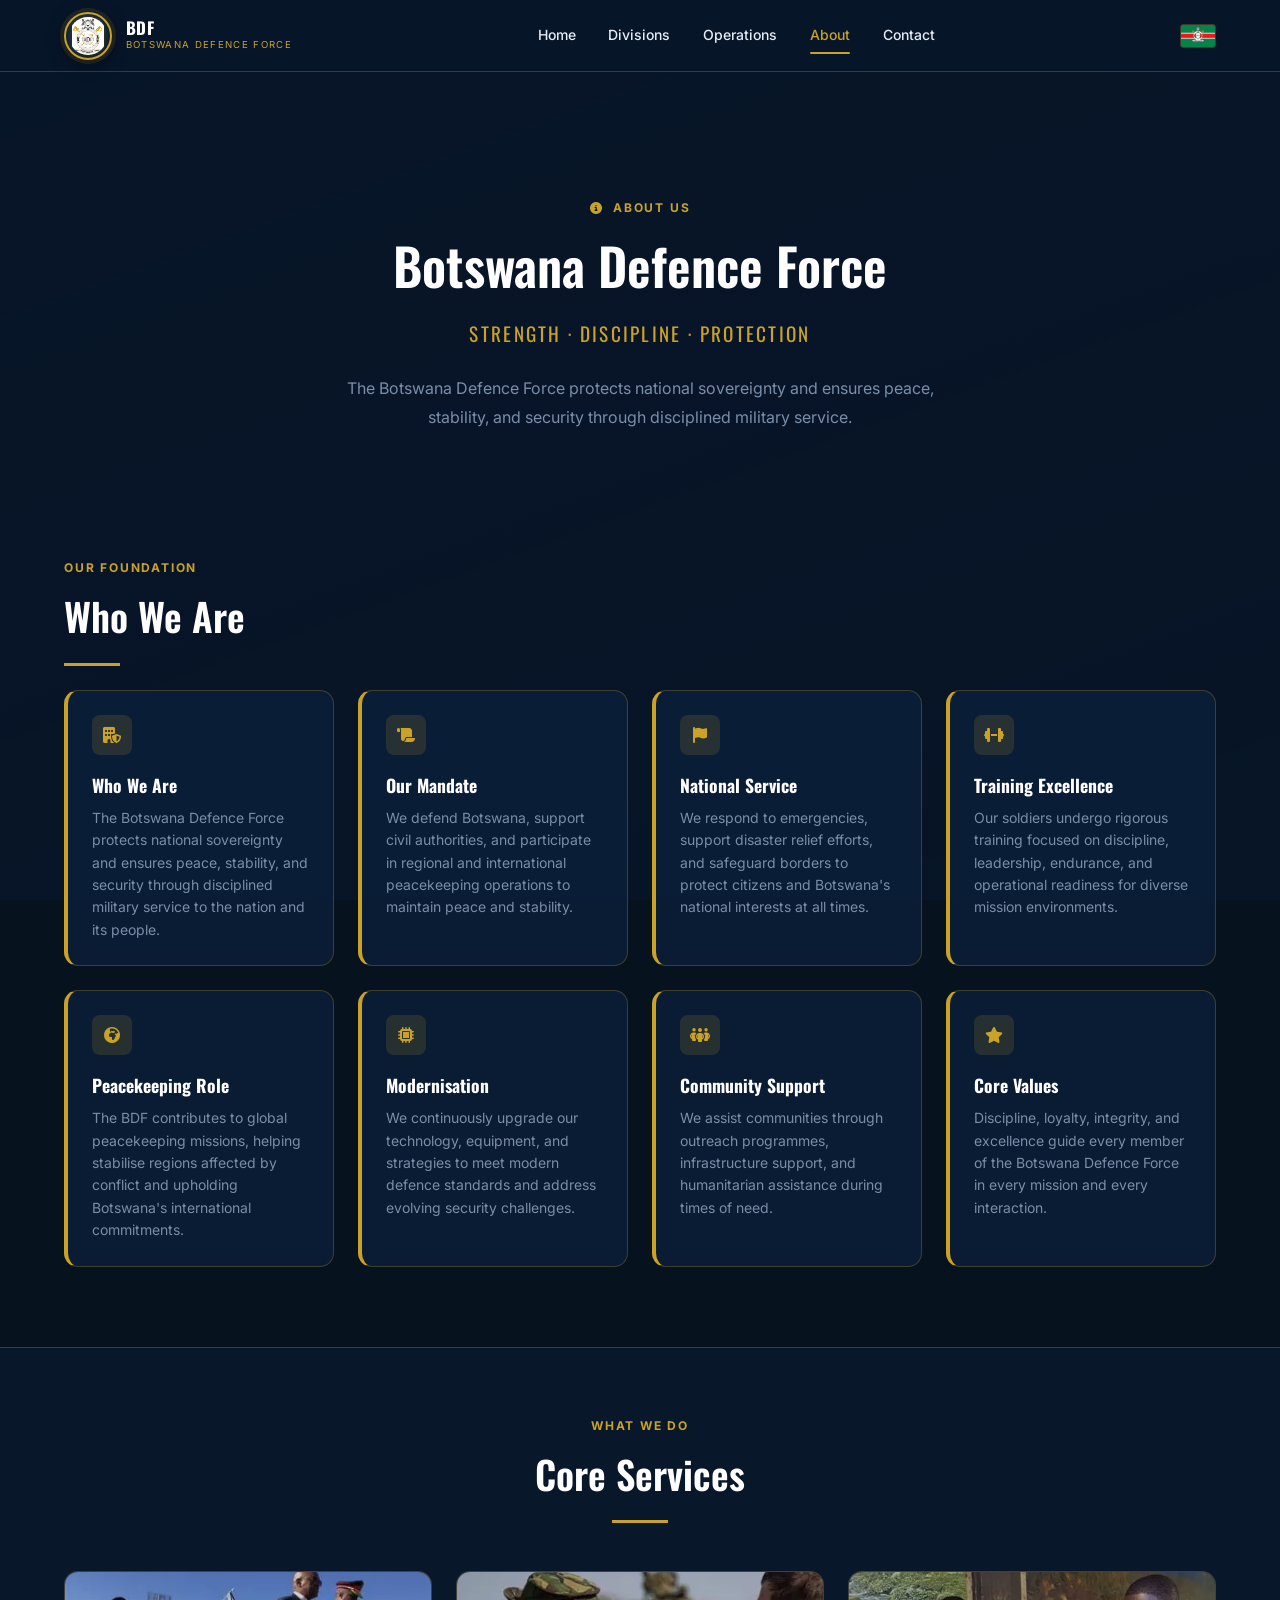
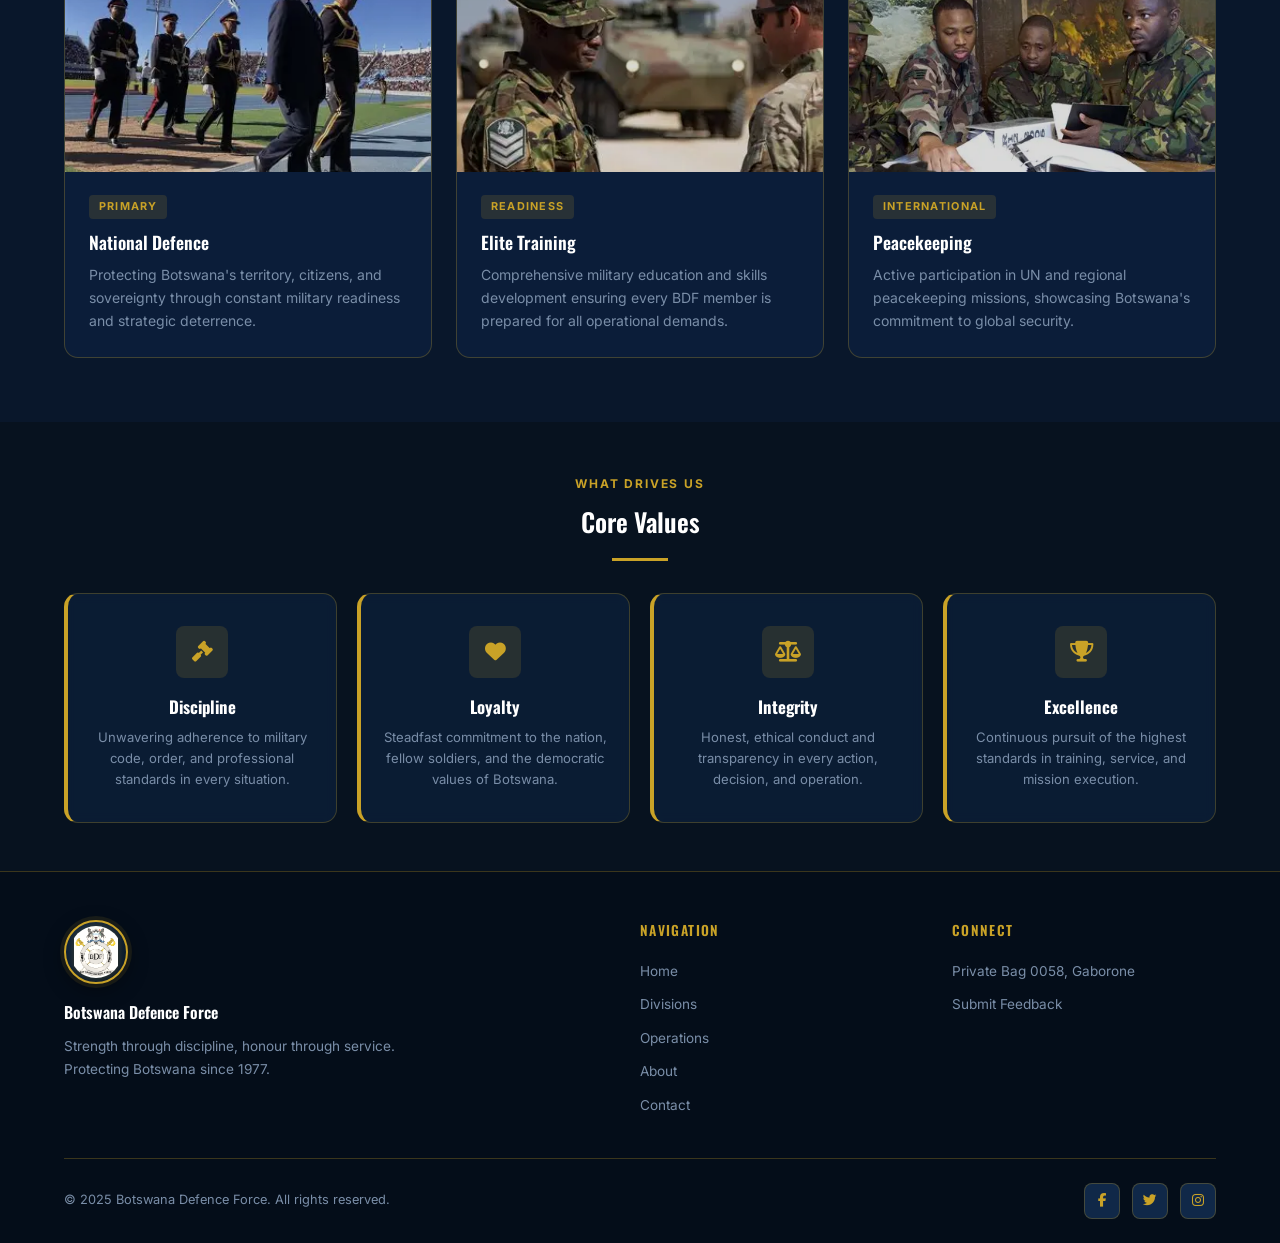
==== About.html @ 154654ed "Add files via upload" ====
<!DOCTYPE html>
<html lang="en">
<head>
  <meta charset="UTF-8"/>
  <meta name="viewport" content="width=device-width, initial-scale=1.0"/>
  <meta name="description" content="About the Botswana Defence Force — our mandate, values, history, and national service commitment."/>
  <title>BDF | About — Botswana Defence Force</title>
  <link rel="icon" href="LOGO.webp" type="image/webp"/>
  <link rel="preconnect" href="https://fonts.googleapis.com"/>
  <link rel="preconnect" href="https://fonts.gstatic.com" crossorigin/>
  <link href="https://fonts.googleapis.com/css2?family=Inter:wght@300;400;500;600;700;800&family=Oswald:wght@400;500;600;700&display=swap" rel="stylesheet"/>
  <link rel="stylesheet" href="https://cdnjs.cloudflare.com/ajax/libs/font-awesome/6.5.0/css/all.min.css"/>
  <link rel="stylesheet" href="style.css"/>
</head>
<body>

<!-- Slideshow Background -->
<div class="bg-slideshow">
  <img src="2.jpg" alt=""/>
  <img src="3.jpg" alt=""/>
  <img src="4.jpg" alt=""/>
</div>
<div class="overlay-full"></div>

<!-- ══ HEADER ══════════════════════════════ -->
<header class="header" id="header">
  <div class="container header-inner">
    <a href="index.html" class="brand">
      <div class="brand-logo-wrap">
        <img src="LOGO.webp" alt="BDF Logo"/>
      </div>
      <div class="brand-text">
        <span class="brand-name">BDF</span>
        <span class="brand-sub">Botswana Defence Force</span>
      </div>
    </a>
    <nav class="nav-links">
      <a href="index.html"      class="nav-link">Home</a>
      <a href="Divisions.html"  class="nav-link">Divisions</a>
      <a href="Operations.html" class="nav-link">Operations</a>
      <a href="About.html"      class="nav-link active">About</a>
      <a href="Contact.html"    class="nav-link">Contact</a>
    </nav>
    <div style="display:flex;align-items:center;gap:0.75rem;">
      <img src="FLAG.jpg" alt="Botswana Flag" class="header-flag"/>
      <button class="hamburger" id="hamburger" aria-label="Toggle navigation">
        <span></span><span></span><span></span>
      </button>
    </div>
  </div>
</header>
<nav class="mobile-menu" id="mobile-menu">
  <a href="index.html"      class="nav-link"><i class="fas fa-home" style="width:20px"></i> Home</a>
  <a href="Divisions.html"  class="nav-link"><i class="fas fa-layer-group" style="width:20px"></i> Divisions</a>
  <a href="Operations.html" class="nav-link"><i class="fas fa-crosshairs" style="width:20px"></i> Operations</a>
  <a href="About.html"      class="nav-link active"><i class="fas fa-info-circle" style="width:20px"></i> About</a>
  <a href="Contact.html"    class="nav-link"><i class="fas fa-envelope" style="width:20px"></i> Contact</a>
</nav>

<main class="page-wrapper">

  <!-- Hero -->
  <section style="min-height:50vh;display:flex;align-items:center;padding:5rem 0 3rem;">
    <div class="container" style="text-align:center;">
      <span class="section-label"><i class="fas fa-info-circle"></i> &nbsp;About Us</span>
      <h1 class="section-title" style="font-size:clamp(2rem,5vw,3.2rem);margin-bottom:0.75rem;">Botswana Defence Force</h1>
      <p style="font-family:'Oswald',sans-serif;font-size:1.2rem;color:var(--gold);letter-spacing:0.12em;margin-bottom:1.5rem;">STRENGTH · DISCIPLINE · PROTECTION</p>
      <p style="color:var(--muted);max-width:640px;margin:0 auto;line-height:1.8;">The Botswana Defence Force protects national sovereignty and ensures peace, stability, and security through disciplined military service.</p>
    </div>
  </section>

  <!-- Core Info Cards -->
  <section class="section" style="padding-top:2rem;">
    <div class="container">
      <span class="section-label">Our Foundation</span>
      <h2 class="section-title">Who We Are</h2>
      <div class="gold-line"></div>

      <div class="cards-grid">

        <div class="info-card">
          <div class="icon"><i class="fas fa-building-shield"></i></div>
          <h3>Who We Are</h3>
          <p>The Botswana Defence Force protects national sovereignty and ensures peace, stability, and security through disciplined military service to the nation and its people.</p>
        </div>

        <div class="info-card">
          <div class="icon"><i class="fas fa-scroll"></i></div>
          <h3>Our Mandate</h3>
          <p>We defend Botswana, support civil authorities, and participate in regional and international peacekeeping operations to maintain peace and stability.</p>
        </div>

        <div class="info-card">
          <div class="icon"><i class="fas fa-flag"></i></div>
          <h3>National Service</h3>
          <p>We respond to emergencies, support disaster relief efforts, and safeguard borders to protect citizens and Botswana's national interests at all times.</p>
        </div>

        <div class="info-card">
          <div class="icon"><i class="fas fa-dumbbell"></i></div>
          <h3>Training Excellence</h3>
          <p>Our soldiers undergo rigorous training focused on discipline, leadership, endurance, and operational readiness for diverse mission environments.</p>
        </div>

        <div class="info-card">
          <div class="icon"><i class="fas fa-globe-africa"></i></div>
          <h3>Peacekeeping Role</h3>
          <p>The BDF contributes to global peacekeeping missions, helping stabilise regions affected by conflict and upholding Botswana's international commitments.</p>
        </div>

        <div class="info-card">
          <div class="icon"><i class="fas fa-microchip"></i></div>
          <h3>Modernisation</h3>
          <p>We continuously upgrade our technology, equipment, and strategies to meet modern defence standards and address evolving security challenges.</p>
        </div>

        <div class="info-card">
          <div class="icon"><i class="fas fa-people-group"></i></div>
          <h3>Community Support</h3>
          <p>We assist communities through outreach programmes, infrastructure support, and humanitarian assistance during times of need.</p>
        </div>

        <div class="info-card">
          <div class="icon"><i class="fas fa-star"></i></div>
          <h3>Core Values</h3>
          <p>Discipline, loyalty, integrity, and excellence guide every member of the Botswana Defence Force in every mission and every interaction.</p>
        </div>

      </div>
    </div>
  </section>

  <!-- Core Services with Images -->
  <section class="section" style="background:rgba(13,34,64,0.4);border-top:1px solid var(--border);padding:4rem 0;">
    <div class="container">
      <div style="text-align:center;margin-bottom:3rem;">
        <span class="section-label">What We Do</span>
        <h2 class="section-title">Core Services</h2>
        <div class="gold-line" style="margin:0.75rem auto 0;"></div>
      </div>
      <div class="cards-grid">
        <div class="card">
          <img class="card-img" src="soldier.webp" alt="National Defence"/>
          <div class="card-body">
            <span class="card-tag">Primary</span>
            <h3 class="card-title">National Defence</h3>
            <p class="card-desc">Protecting Botswana's territory, citizens, and sovereignty through constant military readiness and strategic deterrence.</p>
          </div>
        </div>
        <div class="card">
          <img class="card-img" src="download.webp" alt="Training"/>
          <div class="card-body">
            <span class="card-tag">Readiness</span>
            <h3 class="card-title">Elite Training</h3>
            <p class="card-desc">Comprehensive military education and skills development ensuring every BDF member is prepared for all operational demands.</p>
          </div>
        </div>
        <div class="card">
          <img class="card-img" src="BDFS.webp" alt="Peacekeeping"/>
          <div class="card-body">
            <span class="card-tag">International</span>
            <h3 class="card-title">Peacekeeping</h3>
            <p class="card-desc">Active participation in UN and regional peacekeeping missions, showcasing Botswana's commitment to global security.</p>
          </div>
        </div>
      </div>
    </div>
  </section>

  <!-- Values Banner -->
  <section class="section" style="padding:3rem 0;">
    <div class="container">
      <div style="text-align:center;margin-bottom:2rem;">
        <span class="section-label">What Drives Us</span>
        <h2 class="section-title" style="font-size:1.6rem;">Core Values</h2>
        <div class="gold-line" style="margin:0.75rem auto 0;"></div>
      </div>
      <div style="display:grid;grid-template-columns:repeat(auto-fit,minmax(200px,1fr));gap:1.25rem;">

        <div class="info-card" style="text-align:center;padding:2rem 1.25rem;">
          <div class="icon" style="margin:0 auto 1rem;width:52px;height:52px;font-size:1.3rem;">
            <i class="fas fa-gavel"></i>
          </div>
          <h3 style="font-size:1.05rem;margin-bottom:0.4rem;">Discipline</h3>
          <p style="font-size:0.82rem;">Unwavering adherence to military code, order, and professional standards in every situation.</p>
        </div>

        <div class="info-card" style="text-align:center;padding:2rem 1.25rem;">
          <div class="icon" style="margin:0 auto 1rem;width:52px;height:52px;font-size:1.3rem;">
            <i class="fas fa-heart"></i>
          </div>
          <h3 style="font-size:1.05rem;margin-bottom:0.4rem;">Loyalty</h3>
          <p style="font-size:0.82rem;">Steadfast commitment to the nation, fellow soldiers, and the democratic values of Botswana.</p>
        </div>

        <div class="info-card" style="text-align:center;padding:2rem 1.25rem;">
          <div class="icon" style="margin:0 auto 1rem;width:52px;height:52px;font-size:1.3rem;">
            <i class="fas fa-balance-scale"></i>
          </div>
          <h3 style="font-size:1.05rem;margin-bottom:0.4rem;">Integrity</h3>
          <p style="font-size:0.82rem;">Honest, ethical conduct and transparency in every action, decision, and operation.</p>
        </div>

        <div class="info-card" style="text-align:center;padding:2rem 1.25rem;">
          <div class="icon" style="margin:0 auto 1rem;width:52px;height:52px;font-size:1.3rem;">
            <i class="fas fa-trophy"></i>
          </div>
          <h3 style="font-size:1.05rem;margin-bottom:0.4rem;">Excellence</h3>
          <p style="font-size:0.82rem;">Continuous pursuit of the highest standards in training, service, and mission execution.</p>
        </div>

      </div>
    </div>
  </section>

</main>

<footer class="site-footer">
  <div class="container">
    <div class="footer-grid">
      <div class="footer-brand">
        <div class="footer-logo-wrap">
          <img src="LOGO.webp" alt="BDF Logo"/>
        </div>
        <div class="name">Botswana Defence Force</div>
        <p>Strength through discipline, honour through service.<br/>Protecting Botswana since 1977.</p>
      </div>
      <div class="footer-col">
        <h4>Navigation</h4>
        <ul>
          <li><a href="index.html">Home</a></li>
          <li><a href="Divisions.html">Divisions</a></li>
          <li><a href="Operations.html">Operations</a></li>
          <li><a href="About.html">About</a></li>
          <li><a href="Contact.html">Contact</a></li>
        </ul>
      </div>
      <div class="footer-col">
        <h4>Connect</h4>
        <ul>
          <li><a href="#">Private Bag 0058, Gaborone</a></li>
          <li><a href="Contact.html">Submit Feedback</a></li>
        </ul>
      </div>
    </div>
    <div class="footer-bottom">
      <p>© 2025 Botswana Defence Force. All rights reserved.</p>
      <div class="social-links">
        <a href="#" aria-label="Facebook"><i class="fab fa-facebook-f"></i></a>
        <a href="#" aria-label="Twitter"><i class="fab fa-twitter"></i></a>
        <a href="#" aria-label="Instagram"><i class="fab fa-instagram"></i></a>
      </div>
    </div>
  </div>
</footer>

<script src="script.js"></script>
</body>
</html>
---- style.css ----
/* =============================================
   BDF — Botswana Defence Force
   Shared Stylesheet | Mobile-First Responsive
   ============================================= */

@import url('https://fonts.googleapis.com/css2?family=Inter:wght@300;400;500;600;700;800&family=Oswald:wght@400;500;600;700&display=swap');

/* ── RESET & ROOT ─────────────────────────── */
*, *::before, *::after {
  margin: 0; padding: 0; box-sizing: border-box;
}

:root {
  /* ── Primary Palette: Deep Navy & Gold ─── */
  --navy:       #07121f;   /* deepest background */
  --navy-mid:   #0b1d34;   /* cards / sections   */
  --navy-light: #102848;   /* elevated surfaces  */
  --navy-border:#1a3358;   /* subtle borders     */

  /* ── Accent: Botswana Gold ────────────── */
  --gold:       #c9a227;
  --gold-light: #e0b93a;
  --gold-pale:  #f0d878;
  --gold-dim:   rgba(201,162,39,0.15);

  /* ── Text Hierarchy ───────────────────── */
  --white:      #ffffff;
  --off-white:  #e8edf5;
  --text:       #c8d3e0;
  --muted:      #7a8ea8;

  /* ── Utility ──────────────────────────── */
  --border:     rgba(201,162,39,0.28);
  --shadow:     0 12px 40px rgba(0,0,0,0.55);
  --shadow-sm:  0 4px 16px rgba(0,0,0,0.35);
  --radius:     14px;
  --radius-sm:  8px;
  --transition: 0.3s cubic-bezier(0.4,0,0.2,1);
  --header-h:   72px;
}

html { scroll-behavior: smooth; }

body {
  font-family: 'Inter', sans-serif;
  background-color: var(--navy);
  color: var(--text);
  overflow-x: hidden;
  line-height: 1.6;
}

img { display: block; max-width: 100%; }
a  { text-decoration: none; color: inherit; }
ul { list-style: none; }

/* ── UTILITY ──────────────────────────────── */
.container {
  width: 90%;
  max-width: 1200px;
  margin: 0 auto;
}

.section-label {
  display: inline-block;
  font-size: 0.75rem;
  font-weight: 700;
  letter-spacing: 0.15em;
  text-transform: uppercase;
  color: var(--gold);
  margin-bottom: 0.5rem;
}

.section-title {
  font-family: 'Oswald', sans-serif;
  font-size: clamp(1.6rem, 4vw, 2.4rem);
  font-weight: 600;
  color: var(--white);
  margin-bottom: 1rem;
}

.section-subtitle {
  color: var(--muted);
  font-size: 1rem;
  max-width: 600px;
  margin-bottom: 2.5rem;
}

.gold-line {
  width: 56px; height: 3px;
  background: var(--gold);
  margin: 0.75rem 0 1.5rem;
}

.btn {
  display: inline-flex;
  align-items: center;
  gap: 0.5rem;
  padding: 0.75rem 1.75rem;
  border-radius: 6px;
  font-weight: 600;
  font-size: 0.9rem;
  cursor: pointer;
  transition: var(--transition);
  border: none;
  text-transform: uppercase;
  letter-spacing: 0.05em;
}

.btn-primary {
  background: var(--gold);
  color: var(--navy);
}
.btn-primary:hover { background: var(--gold-light); transform: translateY(-2px); }

.btn-outline {
  background: transparent;
  color: var(--gold);
  border: 2px solid var(--gold);
}
.btn-outline:hover { background: var(--gold-dim); transform: translateY(-2px); }

/* ── BACKGROUND / OVERLAY ─────────────────── */
.bg-hero {
  position: absolute;
  inset: 0;
  background-size: cover;
  background-position: center;
  background-repeat: no-repeat;
  z-index: 0;
}

.overlay {
  position: absolute;
  inset: 0;
  background: linear-gradient(135deg, rgba(8,22,42,0.92) 0%, rgba(8,22,42,0.75) 100%);
  z-index: 1;
}

.overlay-full {
  position: fixed;
  inset: 0;
  background: linear-gradient(160deg, rgba(8,22,42,0.88) 0%, rgba(8,22,42,0.70) 100%);
  z-index: -1;
}

/* ── SLIDESHOW BG ─────────────────────────── */
.bg-slideshow {
  position: fixed;
  inset: 0;
  z-index: -2;
}
.bg-slideshow img {
  position: absolute;
  inset: 0;
  width: 100%; height: 100%;
  object-fit: cover;
  opacity: 0;
  animation: bgFade 18s infinite;
}
.bg-slideshow img:nth-child(1) { animation-delay: 0s; }
.bg-slideshow img:nth-child(2) { animation-delay: 6s; }
.bg-slideshow img:nth-child(3) { animation-delay: 12s; }

@keyframes bgFade {
  0%   { opacity: 0; }
  8%   { opacity: 1; }
  33%  { opacity: 1; }
  41%  { opacity: 0; }
  100% { opacity: 0; }
}

/* ── HEADER / NAV ─────────────────────────── */
.header {
  position: fixed;
  top: 0; left: 0; right: 0;
  height: var(--header-h);
  background: rgba(8, 22, 42, 0.95);
  backdrop-filter: blur(14px);
  border-bottom: 1px solid var(--border);
  z-index: 1000;
  transition: var(--transition);
}

.header-inner {
  display: flex;
  align-items: center;
  justify-content: space-between;
  height: 100%;
}

/* Brand */
.brand {
  display: flex;
  align-items: center;
  gap: 0.85rem;
  flex-shrink: 0;
  text-decoration: none;
}

/* ── Logo oval frame ───────────────────────
   Oval clip + gold ring ties the logo into
   the navy/gold palette on any background.  */
.brand-logo-wrap {
  width: 48px;
  height: 48px;
  border-radius: 50%;                          /* perfect circle */
  border: 2px solid var(--gold);              /* gold ring */
  background: linear-gradient(145deg, #0b2240, #071626); /* dark navy fill */
  box-shadow: 0 0 0 4px rgba(201,162,39,0.12),
              0 4px 16px rgba(0,0,0,0.5);
  display: flex;
  align-items: center;
  justify-content: center;
  overflow: hidden;
  flex-shrink: 0;
  transition: var(--transition);
}
.brand-logo-wrap img {
  width: 38px;
  height: 38px;
  object-fit: contain;
  border-radius: 50%;
  /* Slight gold tint + brightness lift to blend with dark bg */
  filter: brightness(1.1) saturate(0.9) sepia(0.15) drop-shadow(0 0 4px rgba(201,162,39,0.3));
  transition: var(--transition);
}
.brand:hover .brand-logo-wrap {
  border-color: var(--gold-light);
  box-shadow: 0 0 0 6px rgba(201,162,39,0.18),
              0 6px 20px rgba(0,0,0,0.5);
}
.brand:hover .brand-logo-wrap img {
  filter: brightness(1.2) saturate(1) sepia(0.1) drop-shadow(0 0 8px rgba(201,162,39,0.5));
  transform: scale(1.05);
}
.brand-text { display: flex; flex-direction: column; }
.brand-name {
  font-family: 'Oswald', sans-serif;
  font-size: 1.05rem;
  font-weight: 700;
  color: var(--white);
  letter-spacing: 0.05em;
  line-height: 1.1;
}
.brand-sub {
  font-size: 0.6rem;
  color: var(--gold);
  letter-spacing: 0.14em;
  text-transform: uppercase;
}

/* Desktop Nav */
.nav-links {
  display: flex;
  align-items: center;
  gap: 0.25rem;
}
.nav-links a {
  padding: 0.45rem 0.9rem;
  border-radius: 6px;
  font-size: 0.875rem;
  font-weight: 500;
  color: var(--off-white);
  transition: var(--transition);
  position: relative;
}
.nav-links a::after {
  content: '';
  position: absolute;
  bottom: 0; left: 50%; right: 50%;
  height: 2px;
  background: var(--gold);
  transition: var(--transition);
  border-radius: 2px;
}
.nav-links a:hover,
.nav-links a.active { color: var(--gold); }
.nav-links a:hover::after,
.nav-links a.active::after { left: 0.9rem; right: 0.9rem; }

/* Flag in header */
.header-flag {
  width: 36px;
  height: 24px;
  object-fit: cover;
  border-radius: 3px;
  border: 1px solid var(--border);
}

/* Hamburger */
.hamburger {
  display: none;
  flex-direction: column;
  justify-content: center;
  gap: 5px;
  width: 40px;
  height: 40px;
  background: transparent;
  border: none;
  cursor: pointer;
  padding: 4px;
  border-radius: 6px;
  transition: var(--transition);
}
.hamburger span {
  display: block;
  height: 2px;
  background: var(--white);
  border-radius: 2px;
  transition: var(--transition);
}
.hamburger.open span:nth-child(1) { transform: translateY(7px) rotate(45deg); }
.hamburger.open span:nth-child(2) { opacity: 0; }
.hamburger.open span:nth-child(3) { transform: translateY(-7px) rotate(-45deg); }

/* Mobile Menu */
.mobile-menu {
  display: none;
  position: fixed;
  top: var(--header-h);
  left: 0; right: 0;
  background: rgba(8,22,42,0.98);
  backdrop-filter: blur(20px);
  border-bottom: 2px solid var(--gold);
  z-index: 999;
  flex-direction: column;
  padding: 1.5rem 1.25rem;
  gap: 0.5rem;
  animation: slideDown 0.25s ease;
}
.mobile-menu.open { display: flex; }
@keyframes slideDown { from { opacity:0; transform:translateY(-10px); } to { opacity:1; transform:translateY(0); } }
.mobile-menu a {
  display: block;
  padding: 0.85rem 1rem;
  border-radius: 8px;
  font-weight: 500;
  color: var(--off-white);
  border-left: 3px solid transparent;
  transition: var(--transition);
}
.mobile-menu a:hover,
.mobile-menu a.active {
  color: var(--gold);
  border-left-color: var(--gold);
  background: var(--gold-dim);
}

/* ── PAGE WRAPPER ─────────────────────────── */
.page-wrapper { padding-top: var(--header-h); }

/* ── HERO ─────────────────────────────────── */
.hero-section {
  position: relative;
  min-height: 100vh;
  display: flex;
  flex-direction: column;   /* stack: main area + stats bar */
  overflow: hidden;
}

.hero-main {
  flex: 1;                  /* grows to fill available height */
  display: flex;
  align-items: center;
  position: relative;
  z-index: 2;
  padding: 7rem 0 5rem;    /* top: header clearance + breathing room */
}

.hero-bg {
  position: absolute;
  inset: 0;
  background-image: url('1737447399.jpg');
  background-size: cover;
  background-position: center 30%;
  z-index: 0;
}

.hero-overlay {
  position: absolute;
  inset: 0;
  /* Desktop: gradient fades from dark-left to semi-transparent-right
     so the image is visible on the right half                       */
  background: linear-gradient(
    105deg,
    rgba(7,18,31,0.95) 0%,
    rgba(7,18,31,0.80) 40%,
    rgba(7,18,31,0.40) 100%
  );
  z-index: 1;
}

.hero-content {
  position: relative;
  z-index: 2;
  max-width: 680px;
}

.hero-badge {
  display: inline-flex;
  align-items: center;
  gap: 0.5rem;
  background: var(--gold-dim);
  border: 1px solid var(--border);
  color: var(--gold);
  font-size: 0.7rem;
  font-weight: 700;
  letter-spacing: 0.18em;
  text-transform: uppercase;
  padding: 0.45rem 1.1rem;
  border-radius: 999px;
  margin-bottom: 1.75rem;
  backdrop-filter: blur(8px);
}

.hero-title {
  font-family: 'Oswald', sans-serif;
  font-size: clamp(2rem, 5.5vw, 3.5rem);
  font-weight: 700;
  color: var(--white);
  line-height: 1.15;
  margin-bottom: 1.25rem;
}
.hero-title span { color: var(--gold); }

.hero-desc {
  font-size: clamp(0.95rem, 2vw, 1.1rem);
  color: var(--muted);
  max-width: 560px;
  margin-bottom: 2.25rem;
  line-height: 1.75;
}

.hero-actions { display: flex; gap: 1rem; flex-wrap: wrap; }

/* Hero Stats — natural flow at the bottom, no absolute positioning */
.hero-stats {
  position: relative;
  z-index: 2;
  display: grid;
  grid-template-columns: repeat(3, 1fr);
  background: rgba(7,18,31,0.92);
  backdrop-filter: blur(16px);
  border-top: 1px solid var(--border);
  flex-shrink: 0;  /* don't compress inside flex column */
}
.stat-item {
  padding: 1.75rem 2rem;
  text-align: center;
  border-right: 1px solid var(--border);
  transition: background var(--transition);
}
.stat-item:last-child { border-right: none; }
.stat-item:hover { background: rgba(201,162,39,0.08); }
.stat-num {
  font-family: 'Oswald', sans-serif;
  font-size: 2.1rem;
  font-weight: 700;
  color: var(--gold);
  line-height: 1;
  margin-bottom: 0.4rem;
}
.stat-lbl {
  font-size: 0.73rem;
  color: var(--muted);
  text-transform: uppercase;
  letter-spacing: 0.1em;
}

/* ── CARDS ────────────────────────────────── */
.cards-grid {
  display: grid;
  grid-template-columns: repeat(auto-fit, minmax(270px, 1fr));
  gap: 1.5rem;
}

.card {
  background: rgba(13,34,64,0.7);
  border: 1px solid var(--border);
  border-radius: var(--radius);
  overflow: hidden;
  transition: var(--transition);
  backdrop-filter: blur(8px);
}
.card:hover { transform: translateY(-6px); box-shadow: var(--shadow); border-color: var(--gold); }

.card-img {
  width: 100%;
  height: 200px;
  object-fit: cover;
  filter: brightness(0.85);
  transition: var(--transition);
}
.card:hover .card-img { filter: brightness(1); }

.card-body { padding: 1.25rem 1.5rem 1.5rem; }

.card-tag {
  display: inline-block;
  font-size: 0.68rem;
  font-weight: 700;
  letter-spacing: 0.12em;
  text-transform: uppercase;
  color: var(--gold);
  background: var(--gold-dim);
  border-radius: 4px;
  padding: 0.2rem 0.6rem;
  margin-bottom: 0.75rem;
}

.card-title {
  font-family: 'Oswald', sans-serif;
  font-size: 1.1rem;
  font-weight: 600;
  color: var(--white);
  margin-bottom: 0.6rem;
  line-height: 1.3;
}

.card-desc { font-size: 0.875rem; color: var(--muted); line-height: 1.65; }

/* ── INFO CARDS (no image) ────────────────── */
.info-card {
  background: rgba(13,34,64,0.65);
  border: 1px solid var(--border);
  border-left: 4px solid var(--gold);
  border-radius: var(--radius);
  padding: 1.5rem;
  transition: var(--transition);
  backdrop-filter: blur(6px);
}
.info-card:hover { transform: translateY(-4px); box-shadow: var(--shadow); }
.info-card h3 {
  font-family: 'Oswald', sans-serif;
  font-size: 1.1rem;
  color: var(--white);
  margin-bottom: 0.5rem;
}
.info-card p { font-size: 0.875rem; color: var(--muted); }
.info-card .icon {
  width: 40px; height: 40px;
  background: var(--gold-dim);
  border-radius: 8px;
  display: flex;
  align-items: center;
  justify-content: center;
  color: var(--gold);
  font-size: 1rem;
  margin-bottom: 1rem;
}

/* ── SECTION WRAPPER ──────────────────────── */
.section {
  padding: 5rem 0;
}

/* ── FORM ─────────────────────────────────── */
.form-card {
  background: rgba(13,34,64,0.85);
  border: 1px solid var(--border);
  border-top: 3px solid var(--gold);
  border-radius: var(--radius);
  padding: 2.5rem;
  max-width: 680px;
  margin: 0 auto;
  backdrop-filter: blur(10px);
}

.form-group { margin-bottom: 1.25rem; }

.form-label {
  display: block;
  font-size: 0.8rem;
  font-weight: 600;
  text-transform: uppercase;
  letter-spacing: 0.08em;
  color: var(--gold);
  margin-bottom: 0.5rem;
}

.form-control {
  width: 100%;
  padding: 0.85rem 1rem;
  background: rgba(8,22,42,0.7);
  border: 1px solid var(--border);
  border-radius: 8px;
  color: var(--white);
  font-size: 0.9rem;
  font-family: 'Inter', sans-serif;
  outline: none;
  transition: var(--transition);
}
.form-control:focus { border-color: var(--gold); background: rgba(8,22,42,0.9); box-shadow: 0 0 0 3px var(--gold-dim); }
.form-control option { background: var(--navy-mid); }

.form-row { display: grid; grid-template-columns: 1fr 1fr; gap: 1rem; }
@media(max-width:560px){ .form-row { grid-template-columns: 1fr; } }

/* ── MODAL ────────────────────────────────── */
.modal-backdrop {
  display: none;
  position: fixed;
  inset: 0;
  background: rgba(0,0,0,0.75);
  z-index: 2000;
  justify-content: center;
  align-items: center;
}
.modal-backdrop.open { display: flex; }
.modal-box {
  background: var(--navy-mid);
  border: 1px solid var(--border);
  border-top: 3px solid var(--gold);
  border-radius: var(--radius);
  padding: 2.5rem 2rem;
  text-align: center;
  max-width: 380px;
  width: 90%;
  animation: popIn 0.3s ease;
}
@keyframes popIn { from { opacity:0; transform:scale(0.9); } to { opacity:1; transform:scale(1); } }
.modal-icon { font-size: 2.5rem; color: var(--gold); margin-bottom: 1rem; }
.modal-box h2 { font-family:'Oswald',sans-serif; color:var(--white); margin-bottom:0.5rem; }
.modal-box p  { color:var(--muted); margin-bottom:1.5rem; font-size:0.9rem; }

/* ── PAGE HERO (inner pages) ──────────────── */
.page-hero {
  position: relative;
  min-height: 340px;
  display: flex;
  align-items: flex-end;
  overflow: hidden;
}
.page-hero-bg {
  position: absolute;
  inset: 0;
  background-size: cover;
  background-position: center;
  z-index: 0;
  filter: brightness(0.5);
}
.page-hero-overlay {
  position: absolute;
  inset: 0;
  background: linear-gradient(to top, rgba(8,22,42,1) 0%, rgba(8,22,42,0.4) 100%);
  z-index: 1;
}
.page-hero-content {
  position: relative;
  z-index: 2;
  padding: 3rem 0 2.5rem;
}
.page-hero-content p {
  color: var(--muted);
  font-size: 1rem;
  max-width: 540px;
}

/* ── FOOTER ───────────────────────────────── */
.site-footer {
  background: rgba(5,14,26,0.98);
  border-top: 1px solid var(--border);
  padding: 3rem 0 1.5rem;
}

.footer-grid {
  display: grid;
  grid-template-columns: 2fr 1fr 1fr;
  gap: 3rem;
  margin-bottom: 2.5rem;
}

.footer-brand .footer-logo-wrap {
  width: 64px;
  height: 64px;
  border-radius: 50%;
  border: 2px solid var(--gold);
  background: linear-gradient(145deg, #0b2240, #071626);
  box-shadow: 0 0 0 4px rgba(201,162,39,0.1),
              0 6px 20px rgba(0,0,0,0.4);
  display: flex;
  align-items: center;
  justify-content: center;
  overflow: hidden;
  margin-bottom: 1rem;
  transition: var(--transition);
}
.footer-brand .footer-logo-wrap img {
  width: 52px;
  height: 52px;
  object-fit: contain;
  border-radius: 50%;
  filter: brightness(1.1) saturate(0.9) sepia(0.12) drop-shadow(0 0 4px rgba(201,162,39,0.3));
  transition: var(--transition);
}
.footer-brand .footer-logo-wrap:hover {
  border-color: var(--gold-light);
  box-shadow: 0 0 0 6px rgba(201,162,39,0.16), 0 8px 24px rgba(0,0,0,0.5);
}
.footer-brand .name {
  font-family: 'Oswald', sans-serif;
  font-size: 1rem;
  color: var(--white);
  font-weight: 600;
}
.footer-brand p { font-size: 0.85rem; color: var(--muted); margin-top: 0.6rem; line-height: 1.7; }

.footer-col h4 {
  font-family: 'Oswald', sans-serif;
  font-size: 0.85rem;
  font-weight: 600;
  text-transform: uppercase;
  letter-spacing: 0.1em;
  color: var(--gold);
  margin-bottom: 1rem;
}
.footer-col ul { display: flex; flex-direction: column; gap: 0.5rem; }
.footer-col ul a { font-size: 0.85rem; color: var(--muted); transition: var(--transition); }
.footer-col ul a:hover { color: var(--gold); padding-left: 4px; }

.footer-bottom {
  display: flex;
  align-items: center;
  justify-content: space-between;
  border-top: 1px solid var(--border);
  padding-top: 1.5rem;
  flex-wrap: wrap;
  gap: 1rem;
}
.footer-bottom p { font-size: 0.8rem; color: var(--muted); }

.social-links { display: flex; gap: 0.75rem; }
.social-links a {
  width: 36px; height: 36px;
  display: flex;
  align-items: center;
  justify-content: center;
  border-radius: 8px;
  background: var(--navy-light);
  color: var(--gold);
  font-size: 0.85rem;
  border: 1px solid var(--border);
  transition: var(--transition);
}
.social-links a:hover { background: var(--gold); color: var(--navy); }

/* ── FEATURE STRIP ────────────────────────── */
.feature-strip {
  display: grid;
  grid-template-columns: repeat(auto-fit, minmax(200px, 1fr));
  gap: 0;
  background: rgba(13,34,64,0.8);
  border: 1px solid var(--border);
  border-radius: var(--radius);
  overflow: hidden;
  backdrop-filter: blur(8px);
}
.feature-item {
  padding: 2rem 1.5rem;
  text-align: center;
  border-right: 1px solid var(--border);
  transition: var(--transition);
}
.feature-item:last-child { border-right: none; }
.feature-item:hover { background: var(--gold-dim); }
.feature-item i { font-size: 1.75rem; color: var(--gold); margin-bottom: 0.75rem; }
.feature-item h4 { font-family:'Oswald',sans-serif; font-size:1rem; color:var(--white); margin-bottom:0.3rem; }
.feature-item p  { font-size:0.8rem; color:var(--muted); }

/* ── LEADERSHIP CARD ──────────────────────── */
.leader-card {
  background: rgba(13,34,64,0.7);
  border: 1px solid var(--border);
  border-radius: var(--radius);
  overflow: hidden;
  text-align: center;
  transition: var(--transition);
}
.leader-card:hover { transform: translateY(-6px); box-shadow: var(--shadow); }
.leader-card img {
  width: 100%; height: 220px;
  object-fit: cover; object-position: top;
  filter: grayscale(20%);
}
.leader-card-body { padding: 1.25rem; }
.leader-card-body h3 { font-family:'Oswald',sans-serif; color:var(--white); font-size:1rem; }
.leader-card-body span { font-size:0.8rem; color:var(--gold); }

/* ── TIMELINE ─────────────────────────────── */
.timeline { position: relative; padding-left: 2rem; }
.timeline::before {
  content:''; position:absolute; left:0; top:0; bottom:0;
  width:2px; background: var(--border);
}
.timeline-item { position:relative; margin-bottom:2.5rem; }
.timeline-item::before {
  content:''; position:absolute; left:-2.4rem; top:4px;
  width:12px; height:12px; border-radius:50%;
  background:var(--gold); border:2px solid var(--navy);
}
.timeline-year { font-size:0.75rem; color:var(--gold); font-weight:700; letter-spacing:0.1em; margin-bottom:0.3rem; }
.timeline-item h4 { font-family:'Oswald',sans-serif; color:var(--white); margin-bottom:0.3rem; }
.timeline-item p  { font-size:0.875rem; color:var(--muted); }

/* ── RESPONSIVE ───────────────────────────── */
@media (max-width: 1024px) {
  .footer-grid { grid-template-columns: 1fr 1fr; }
  .footer-brand { grid-column: 1 / -1; }
  .cards-grid { grid-template-columns: repeat(2, 1fr); }
}

@media (max-width: 768px) {
  :root { --header-h: 60px; }

  /* Nav */
  .hamburger  { display: flex; }
  .nav-links  { display: none; }
  .header-flag { display: none; }

  /* ── Hero: on mobile switch to top-down gradient so image
     is visible behind the content, not fully blacked out ── */
  .hero-section { min-height: 100svh; }
  .hero-main    { padding: 5rem 0 3rem; }
  .hero-title   { font-size: clamp(1.7rem, 7vw, 2.5rem) !important; }
  .hero-overlay {
    background: linear-gradient(
      to bottom,
      rgba(7,18,31,0.88) 0%,
      rgba(7,18,31,0.72) 50%,
      rgba(7,18,31,0.85) 100%
    ) !important;
  }
  .hero-stats   { grid-template-columns: 1fr; }
  .stat-item    { border-right: none; border-bottom: 1px solid var(--border); }
  .stat-item:last-child { border-bottom: none; }

  /* Cards */
  .cards-grid { grid-template-columns: 1fr; }

  /* Feature strip */
  .feature-strip { grid-template-columns: 1fr 1fr; }
  .feature-item  { border-bottom: 1px solid var(--border); }
  .feature-item:nth-child(odd) { border-right: 1px solid var(--border); }

  /* Page hero */
  .page-hero { min-height: 220px; }
  .page-hero-content { padding: 2rem 0 2rem; }

  /* ── Footer mobile ─────────────────────────── */
  .site-footer { padding: 2rem 0 1rem; }
  .footer-grid {
    grid-template-columns: 1fr;
    gap: 1.75rem;
    margin-bottom: 1.5rem;
  }
  /* Remove the 1024px span override so brand stacks normally */
  .footer-brand {
    grid-column: auto;
    text-align: center;
    display: flex;
    flex-direction: column;
    align-items: center;
  }
  .footer-brand p { text-align: center; }
  .footer-col { text-align: center; }
  .footer-col ul { align-items: center; }
  .footer-col ul a:hover { padding-left: 0; }
  .footer-bottom {
    flex-direction: column;
    align-items: center;
    text-align: center;
    gap: 1rem;
    padding-top: 1.25rem;
  }
  .social-links { justify-content: center; }

  /* Info card icon centered on mobile */
  .info-card .icon { margin: 0 auto 0.75rem; }
}

@media (max-width: 540px) {
  .section { padding: 2.5rem 0; }
  .feature-strip { grid-template-columns: 1fr; }
  .feature-item  { border-right: none !important; }
  .hero-actions  { flex-direction: column; }
  .hero-actions .btn { width: 100%; justify-content: center; }
  .form-card { padding: 1.25rem 1rem; }
  .brand-sub { display: none; }
  .stat-num  { font-size: 1.6rem; }

  /* Footer tiny screens */
  .footer-grid { gap: 1.25rem; }
  .footer-col h4 { margin-bottom: 0.6rem; }
  .footer-col ul { gap: 0.35rem; }
}
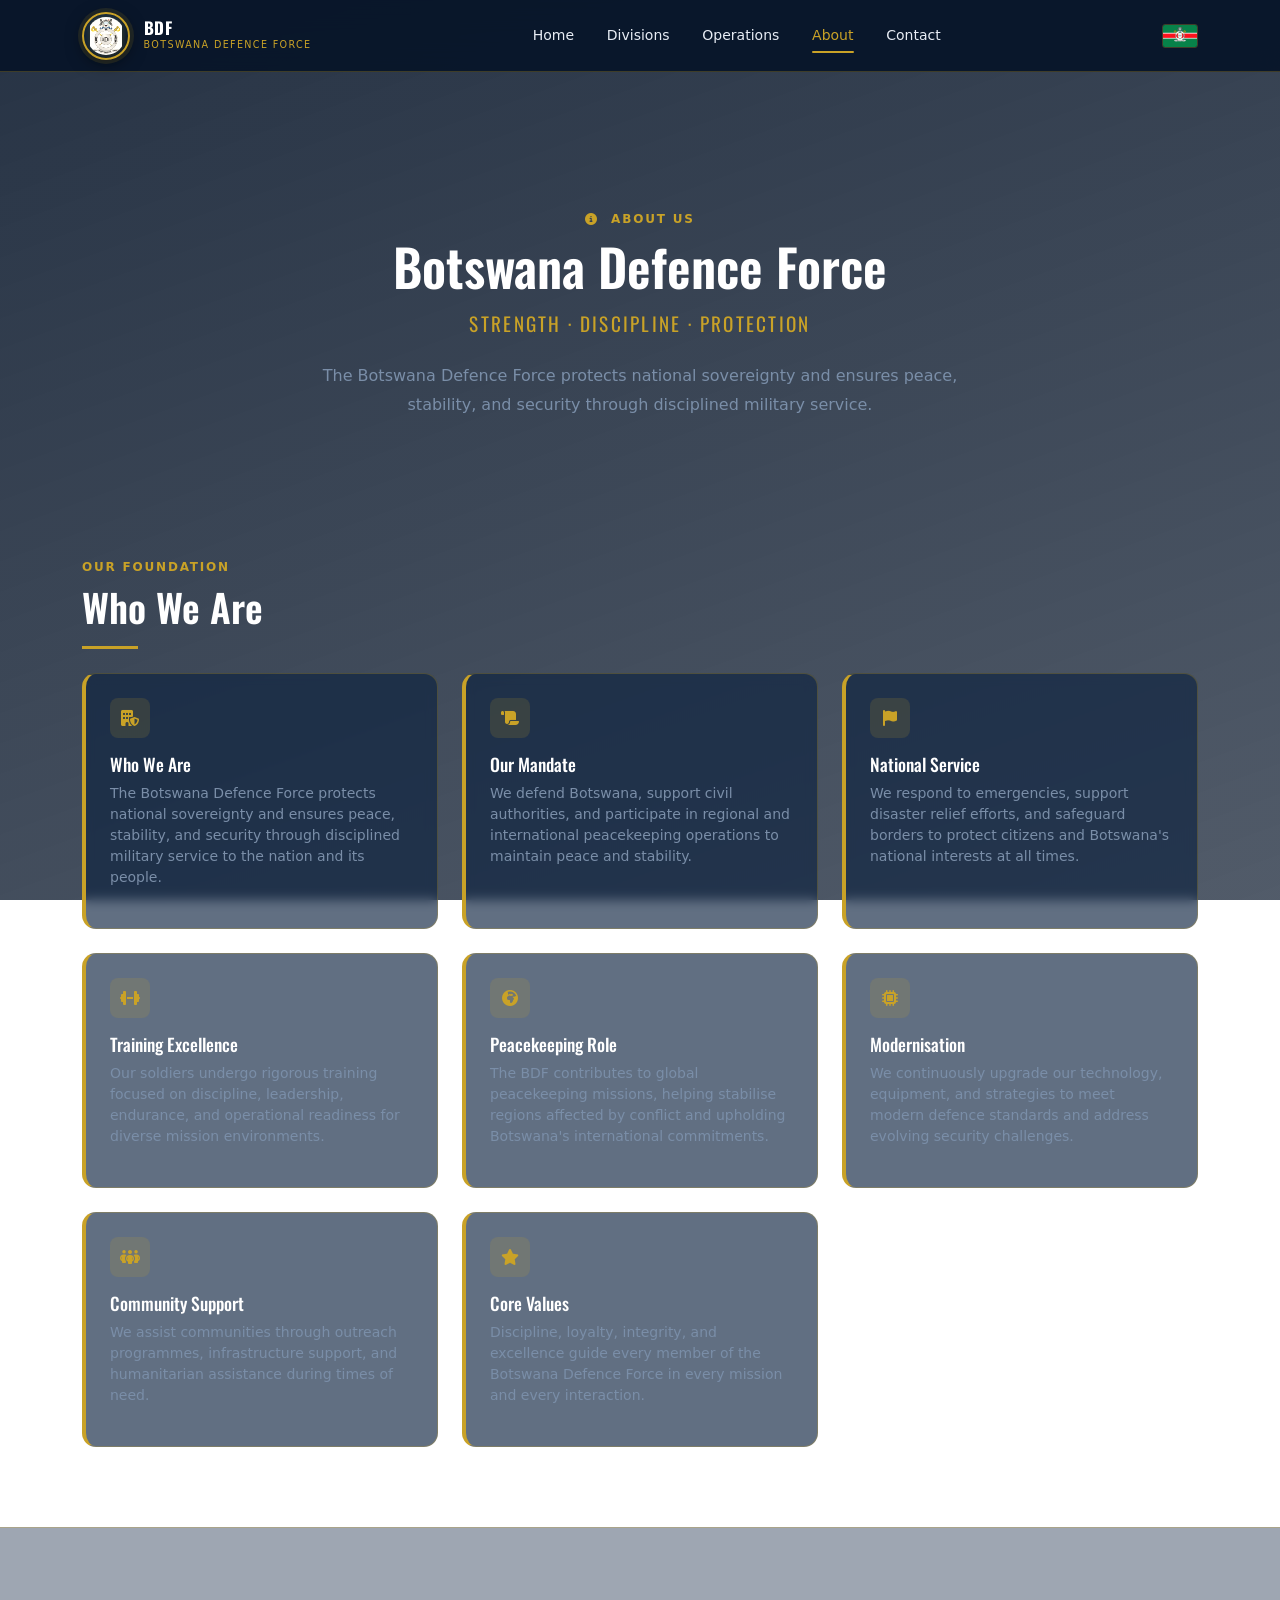
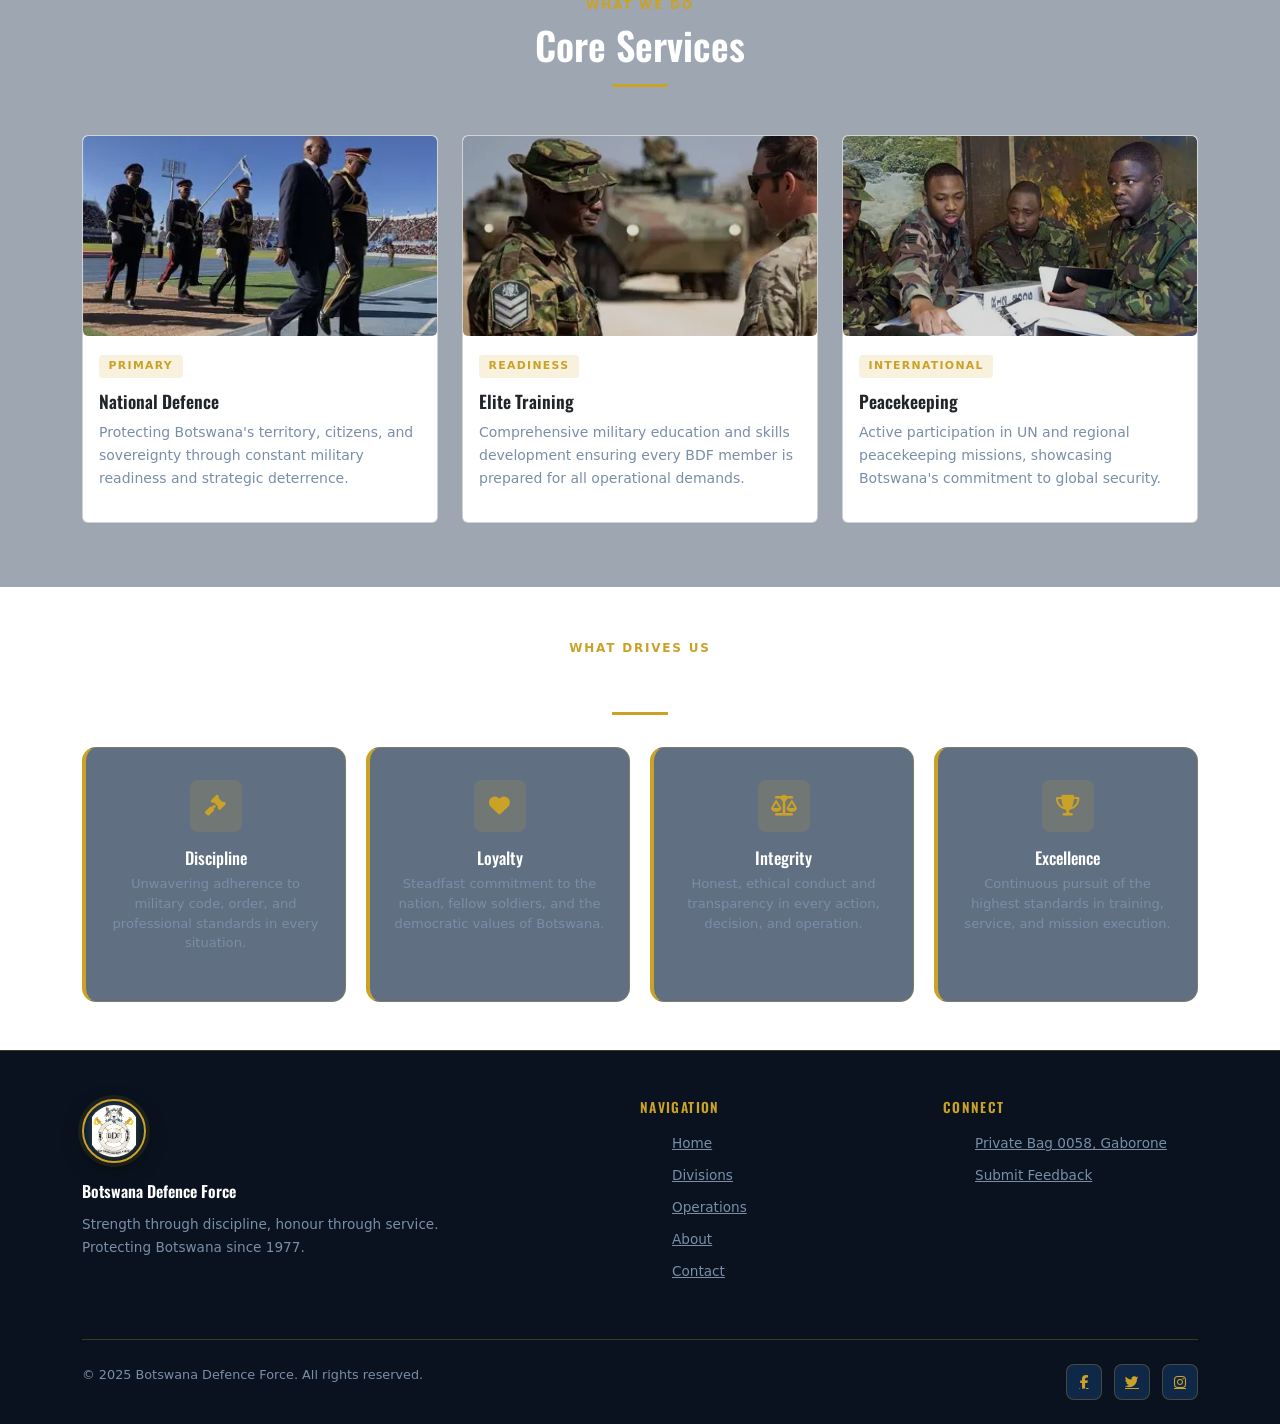
==== commit 36e3b50c: "About.html" ====
--- a/About.html
+++ b/About.html
@@ -11,6 +11,7 @@
   <link href="https://fonts.googleapis.com/css2?family=Inter:wght@300;400;500;600;700;800&family=Oswald:wght@400;500;600;700&display=swap" rel="stylesheet"/>
   <link rel="stylesheet" href="https://cdnjs.cloudflare.com/ajax/libs/font-awesome/6.5.0/css/all.min.css"/>
   <link rel="stylesheet" href="style.css"/>
+  <link href="https://cdn.jsdelivr.net/npm/bootstrap@5.3.3/dist/css/bootstrap.min.css" rel="stylesheet">
 </head>
 <body>
 
@@ -256,4 +257,4 @@
 
 <script src="script.js"></script>
 </body>
-</html>+</html>
